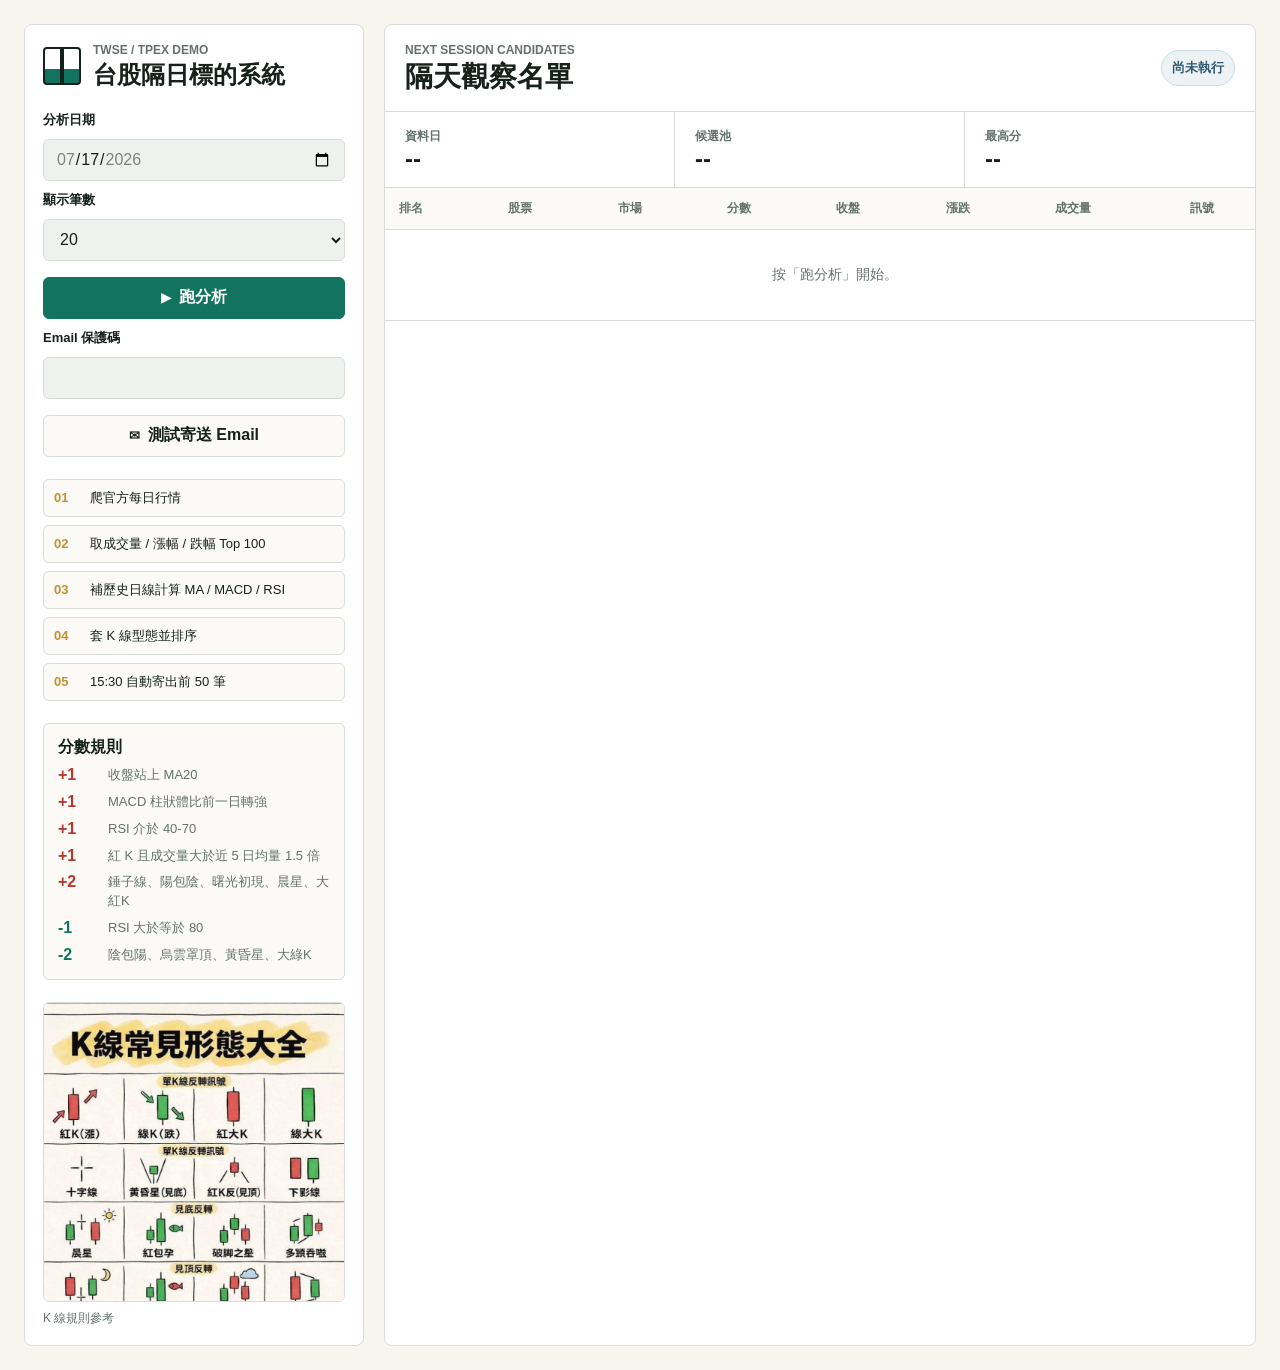
==== static/index.html @ 07684550 "feat: add scheduled daily email pipeline" ====
<!doctype html>
<html lang="zh-Hant">
  <head>
    <meta charset="utf-8">
    <meta name="viewport" content="width=device-width, initial-scale=1">
    <title>台股 K 線隔日標的 Demo</title>
    <link rel="stylesheet" href="styles.css">
  </head>
  <body>
    <main class="shell">
      <section class="workspace">
        <aside class="control-panel" aria-label="篩選流程控制">
          <div class="brand">
            <span class="brand-mark" aria-hidden="true"></span>
            <div>
              <p class="eyebrow">TWSE / TPEx demo</p>
              <h1>台股隔日標的系統</h1>
            </div>
          </div>

          <form id="run-form" class="run-form">
            <label for="date">分析日期</label>
            <input id="date" name="date" type="date">

            <label for="top">顯示筆數</label>
            <select id="top" name="top">
              <option value="10">10</option>
              <option value="20" selected>20</option>
              <option value="30">30</option>
              <option value="50">50</option>
            </select>

            <button type="submit" id="run-button">
              <span class="button-icon" aria-hidden="true">▶</span>
              跑分析
            </button>

            <label for="email-token">Email 保護碼</label>
            <input id="email-token" name="email-token" type="password" autocomplete="off">

            <button type="button" id="email-button" class="secondary-button">
              <span class="button-icon" aria-hidden="true">✉</span>
              測試寄送 Email
            </button>
          </form>

          <ol class="pipeline" aria-label="分析流程">
            <li><span>01</span>爬官方每日行情</li>
            <li><span>02</span>取成交量 / 漲幅 / 跌幅 Top 100</li>
            <li><span>03</span>補歷史日線計算 MA / MACD / RSI</li>
            <li><span>04</span>套 K 線型態並排序</li>
            <li><span>05</span>15:30 自動寄出前 50 筆</li>
          </ol>

          <section class="score-rules" aria-labelledby="score-rules-title">
            <h2 id="score-rules-title">分數規則</h2>
            <dl>
              <div>
                <dt>+1</dt>
                <dd>收盤站上 MA20</dd>
              </div>
              <div>
                <dt>+1</dt>
                <dd>MACD 柱狀體比前一日轉強</dd>
              </div>
              <div>
                <dt>+1</dt>
                <dd>RSI 介於 40-70</dd>
              </div>
              <div>
                <dt>+1</dt>
                <dd>紅 K 且成交量大於近 5 日均量 1.5 倍</dd>
              </div>
              <div>
                <dt>+2</dt>
                <dd>錘子線、陽包陰、曙光初現、晨星、大紅K</dd>
              </div>
              <div class="deduct">
                <dt>-1</dt>
                <dd>RSI 大於等於 80</dd>
              </div>
              <div class="deduct">
                <dt>-2</dt>
                <dd>陰包陽、烏雲罩頂、黃昏星、大綠K</dd>
              </div>
            </dl>
          </section>

          <figure class="rule-card">
            <img src="../IMG_20260615_003247_351.jpg" alt="K 線常見型態大全">
            <figcaption>K 線規則參考</figcaption>
          </figure>
        </aside>

        <section class="results" aria-live="polite">
          <header class="results-header">
            <div>
              <p class="eyebrow">Next session candidates</p>
              <h2>隔天觀察名單</h2>
            </div>
            <div class="status-pill" id="status">尚未執行</div>
          </header>

          <div class="summary-strip">
            <div>
              <span class="metric-label">資料日</span>
              <strong id="metric-date">--</strong>
            </div>
            <div>
              <span class="metric-label">候選池</span>
              <strong id="metric-count">--</strong>
            </div>
            <div>
              <span class="metric-label">最高分</span>
              <strong id="metric-score">--</strong>
            </div>
          </div>

          <div class="table-wrap">
            <table>
              <thead>
                <tr>
                  <th>排名</th>
                  <th>股票</th>
                  <th>市場</th>
                  <th>分數</th>
                  <th>收盤</th>
                  <th>漲跌</th>
                  <th>成交量</th>
                  <th>訊號</th>
                </tr>
              </thead>
              <tbody id="result-body">
                <tr class="empty-row">
                  <td colspan="8">按「跑分析」開始。</td>
                </tr>
              </tbody>
            </table>
          </div>
        </section>
      </section>
    </main>
    <script src="app.js"></script>
  </body>
</html>
---- static/styles.css ----
:root {
  --ink: #17211b;
  --muted: #65726c;
  --line: #d8ded7;
  --paper: #f7f5ee;
  --panel: #ffffff;
  --field: #eef2ee;
  --red: #b43a2d;
  --green: #12735f;
  --gold: #c7902f;
  --blue: #315a73;
}

* {
  box-sizing: border-box;
}

body {
  margin: 0;
  color: var(--ink);
  background: var(--paper);
  font-family: -apple-system, BlinkMacSystemFont, "Segoe UI", "Noto Sans TC", sans-serif;
}

.shell {
  min-height: 100vh;
  padding: 24px;
}

.workspace {
  display: grid;
  grid-template-columns: 340px minmax(0, 1fr);
  gap: 20px;
  max-width: 1440px;
  margin: 0 auto;
}

.control-panel,
.results {
  background: var(--panel);
  border: 1px solid var(--line);
  border-radius: 8px;
}

.control-panel {
  padding: 18px;
}

.brand {
  display: flex;
  gap: 12px;
  align-items: center;
}

.brand-mark {
  width: 38px;
  height: 38px;
  border: 2px solid var(--ink);
  background:
    linear-gradient(90deg, transparent 45%, var(--ink) 45%, var(--ink) 55%, transparent 55%),
    linear-gradient(0deg, var(--green) 0 42%, transparent 42%);
  border-radius: 4px;
}

.eyebrow,
.metric-label {
  color: var(--muted);
  font-size: 12px;
  font-weight: 700;
  letter-spacing: 0;
  margin: 0 0 4px;
  text-transform: uppercase;
}

h1,
h2 {
  margin: 0;
  line-height: 1.15;
}

h1 {
  font-size: 24px;
}

h2 {
  font-size: 28px;
}

.run-form {
  display: grid;
  gap: 10px;
  margin-top: 22px;
}

label {
  font-size: 13px;
  font-weight: 700;
}

input,
select,
button {
  width: 100%;
  min-height: 42px;
  border: 1px solid var(--line);
  border-radius: 6px;
  font: inherit;
}

input,
select {
  background: var(--field);
  color: var(--ink);
  padding: 0 12px;
}

button {
  display: inline-flex;
  align-items: center;
  justify-content: center;
  gap: 8px;
  margin-top: 6px;
  color: #fff;
  background: var(--green);
  border-color: var(--green);
  font-weight: 800;
  cursor: pointer;
}

.secondary-button {
  color: var(--ink);
  background: #fbfaf6;
  border-color: var(--line);
}

button:disabled {
  cursor: wait;
  opacity: 0.65;
}

button:focus-visible,
input:focus-visible,
select:focus-visible {
  outline: 3px solid rgba(199, 144, 47, 0.35);
  outline-offset: 2px;
}

.button-icon {
  font-size: 13px;
}

.pipeline {
  display: grid;
  gap: 8px;
  padding: 0;
  margin: 22px 0;
  list-style: none;
}

.pipeline li {
  display: grid;
  grid-template-columns: 36px 1fr;
  align-items: center;
  min-height: 38px;
  padding: 8px 10px;
  background: #fbfaf6;
  border: 1px solid var(--line);
  border-radius: 6px;
  font-size: 13px;
}

.pipeline span {
  color: var(--gold);
  font-weight: 900;
}

.score-rules {
  margin: 22px 0;
  padding: 14px;
  background: #fbfaf6;
  border: 1px solid var(--line);
  border-radius: 6px;
}

.score-rules h2 {
  margin-bottom: 10px;
  font-size: 16px;
}

.score-rules dl {
  display: grid;
  gap: 8px;
  margin: 0;
}

.score-rules div {
  display: grid;
  grid-template-columns: 42px 1fr;
  gap: 8px;
  align-items: start;
}

.score-rules dt {
  color: var(--red);
  font-weight: 900;
}

.score-rules dd {
  margin: 0;
  color: var(--muted);
  font-size: 13px;
  line-height: 1.45;
}

.score-rules .deduct dt {
  color: var(--green);
}

.rule-card {
  margin: 0;
}

.rule-card img {
  display: block;
  width: 100%;
  max-height: 300px;
  object-fit: cover;
  object-position: top;
  border: 1px solid var(--line);
  border-radius: 6px;
}

.rule-card figcaption {
  margin-top: 8px;
  color: var(--muted);
  font-size: 12px;
}

.results {
  min-width: 0;
  overflow: hidden;
}

.results-header {
  display: flex;
  align-items: center;
  justify-content: space-between;
  gap: 16px;
  padding: 18px 20px;
  border-bottom: 1px solid var(--line);
}

.status-pill {
  flex: 0 0 auto;
  padding: 8px 10px;
  color: var(--blue);
  background: #edf3f5;
  border: 1px solid #cbdbe2;
  border-radius: 999px;
  font-size: 13px;
  font-weight: 800;
}

.summary-strip {
  display: grid;
  grid-template-columns: repeat(3, minmax(0, 1fr));
  border-bottom: 1px solid var(--line);
}

.summary-strip > div {
  padding: 14px 20px;
  border-right: 1px solid var(--line);
}

.summary-strip > div:last-child {
  border-right: 0;
}

.summary-strip strong {
  display: block;
  font-size: 24px;
}

.table-wrap {
  overflow: auto;
}

table {
  width: 100%;
  border-collapse: collapse;
  min-width: 900px;
}

th,
td {
  padding: 12px 14px;
  border-bottom: 1px solid var(--line);
  text-align: left;
  vertical-align: top;
  font-size: 14px;
}

th {
  color: var(--muted);
  background: #fbfaf6;
  font-size: 12px;
  font-weight: 900;
}

.rank {
  color: var(--gold);
  font-weight: 900;
}

.stock-name {
  display: block;
  font-weight: 900;
}

.stock-code {
  color: var(--muted);
  font-size: 12px;
}

.score {
  display: inline-flex;
  min-width: 34px;
  height: 28px;
  align-items: center;
  justify-content: center;
  color: #fff;
  background: var(--green);
  border-radius: 6px;
  font-weight: 900;
}

.negative {
  color: var(--green);
}

.positive {
  color: var(--red);
}

.signals {
  max-width: 420px;
  color: var(--muted);
  line-height: 1.55;
}

.empty-row td {
  padding: 36px 20px;
  color: var(--muted);
  text-align: center;
}

@media (max-width: 980px) {
  .shell {
    padding: 12px;
  }

  .workspace {
    grid-template-columns: 1fr;
  }

  .summary-strip {
    grid-template-columns: 1fr;
  }

  .summary-strip > div {
    border-right: 0;
    border-bottom: 1px solid var(--line);
  }
}
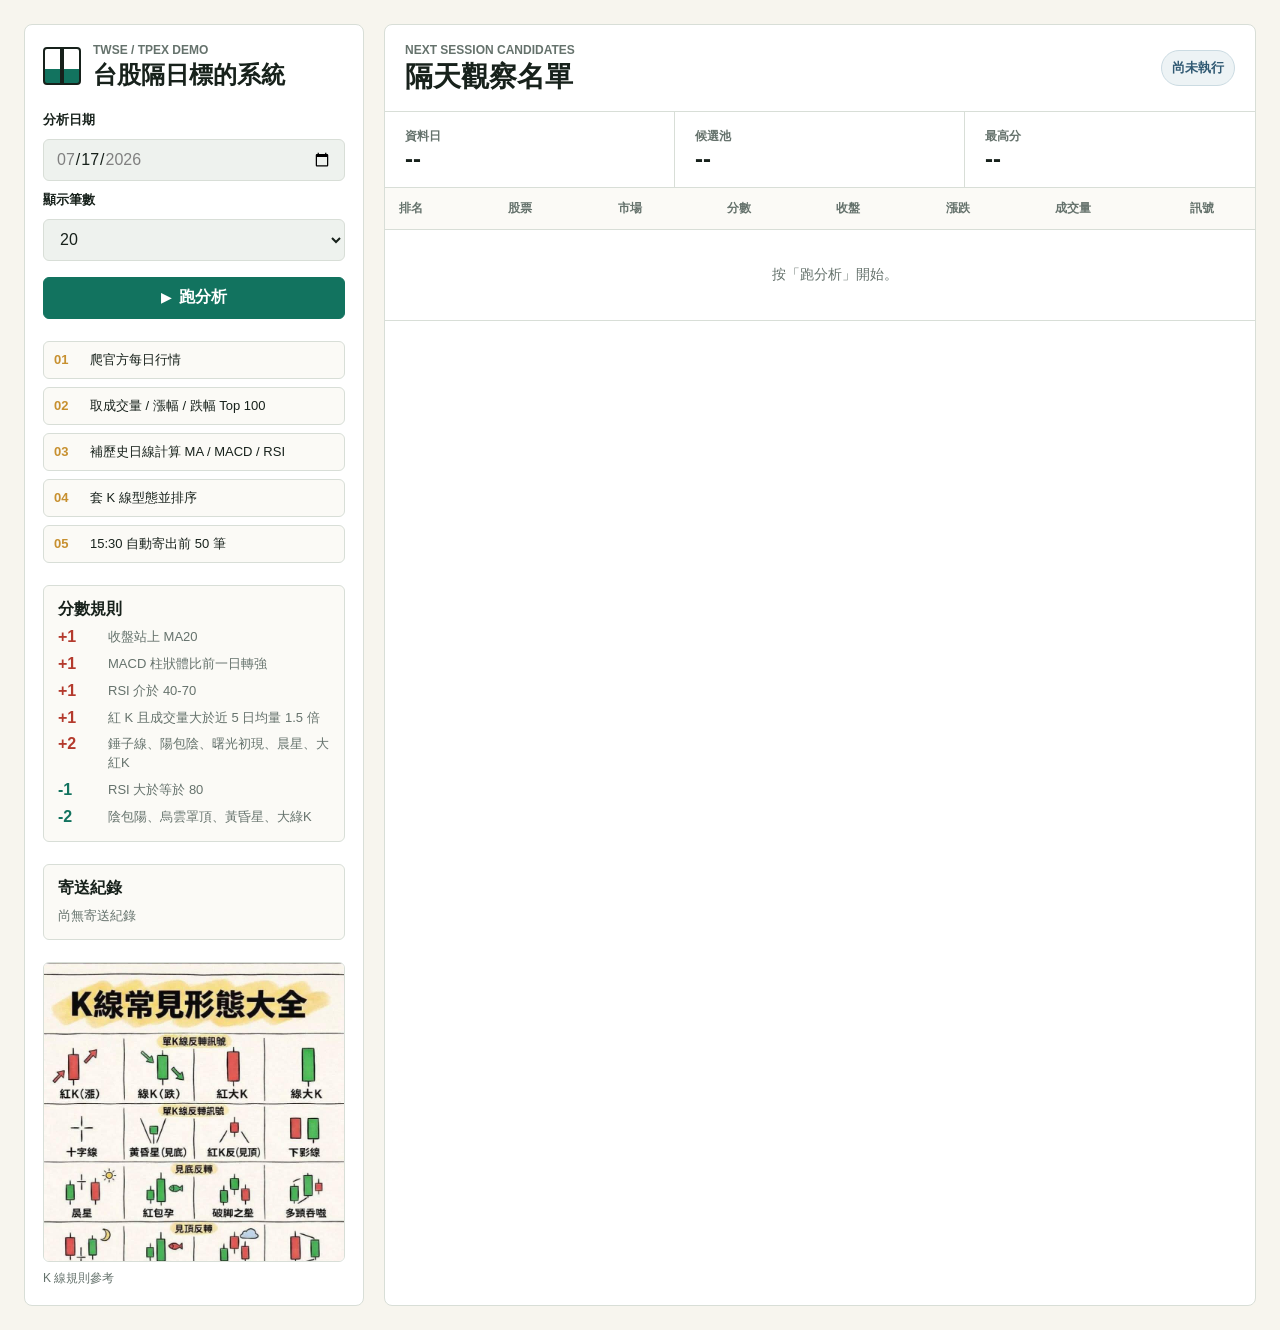
==== commit 6f7d10e1: "feat: separate daily email from query UI" ====
--- a/static/index.html
+++ b/static/index.html
@@ -33,14 +33,6 @@
             <button type="submit" id="run-button">
               <span class="button-icon" aria-hidden="true">▶</span>
               跑分析
-            </button>
-
-            <label for="email-token">Email 保護碼</label>
-            <input id="email-token" name="email-token" type="password" autocomplete="off">
-
-            <button type="button" id="email-button" class="secondary-button">
-              <span class="button-icon" aria-hidden="true">✉</span>
-              測試寄送 Email
             </button>
           </form>
 
@@ -84,6 +76,11 @@
                 <dd>陰包陽、烏雲罩頂、黃昏星、大綠K</dd>
               </div>
             </dl>
+          </section>
+
+          <section class="send-log" aria-labelledby="send-log-title">
+            <h2 id="send-log-title">寄送紀錄</h2>
+            <div id="send-log-body" class="send-log-body">讀取中</div>
           </section>
 
           <figure class="rule-card">
--- a/static/styles.css
+++ b/static/styles.css
@@ -174,7 +174,8 @@
   font-weight: 900;
 }
 
-.score-rules {
+.score-rules,
+.send-log {
   margin: 22px 0;
   padding: 14px;
   background: #fbfaf6;
@@ -182,7 +183,8 @@
   border-radius: 6px;
 }
 
-.score-rules h2 {
+.score-rules h2,
+.send-log h2 {
   margin-bottom: 10px;
   font-size: 16px;
 }
@@ -214,6 +216,30 @@
 
 .score-rules .deduct dt {
   color: var(--green);
+}
+
+.send-log-body {
+  color: var(--muted);
+  font-size: 13px;
+}
+
+.send-log-item {
+  display: grid;
+  gap: 3px;
+  padding: 8px 0;
+  border-top: 1px solid var(--line);
+}
+
+.send-log-item:first-child {
+  border-top: 0;
+}
+
+.send-log-item strong {
+  color: var(--ink);
+}
+
+.send-log-item time {
+  font-size: 12px;
 }
 
 .rule-card {
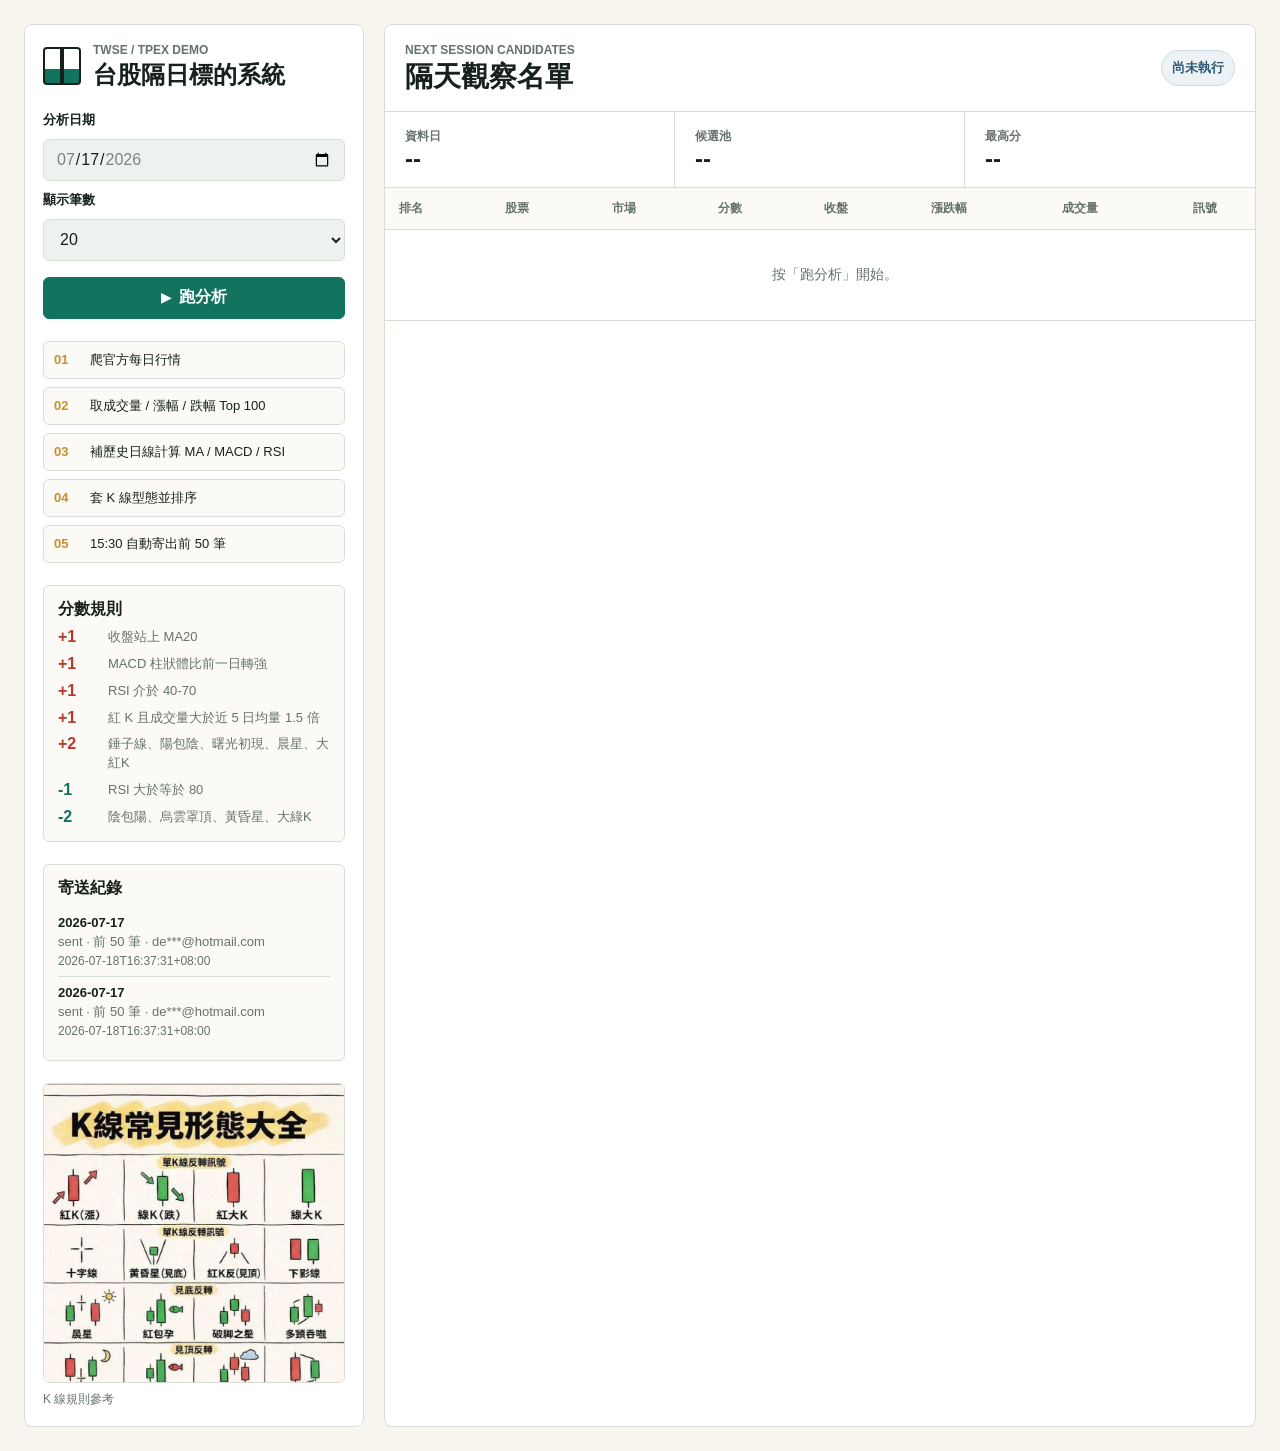
==== commit 3a714c66: "fix: split rankings and correct change percent" ====
--- a/static/index.html
+++ b/static/index.html
@@ -122,7 +122,7 @@
                   <th>市場</th>
                   <th>分數</th>
                   <th>收盤</th>
-                  <th>漲跌</th>
+                  <th>漲跌幅</th>
                   <th>成交量</th>
                   <th>訊號</th>
                 </tr>
--- a/static/styles.css
+++ b/static/styles.css
@@ -380,6 +380,12 @@
   text-align: center;
 }
 
+.group-title td {
+  color: var(--ink);
+  background: #eef2ee;
+  font-weight: 900;
+}
+
 @media (max-width: 980px) {
   .shell {
     padding: 12px;
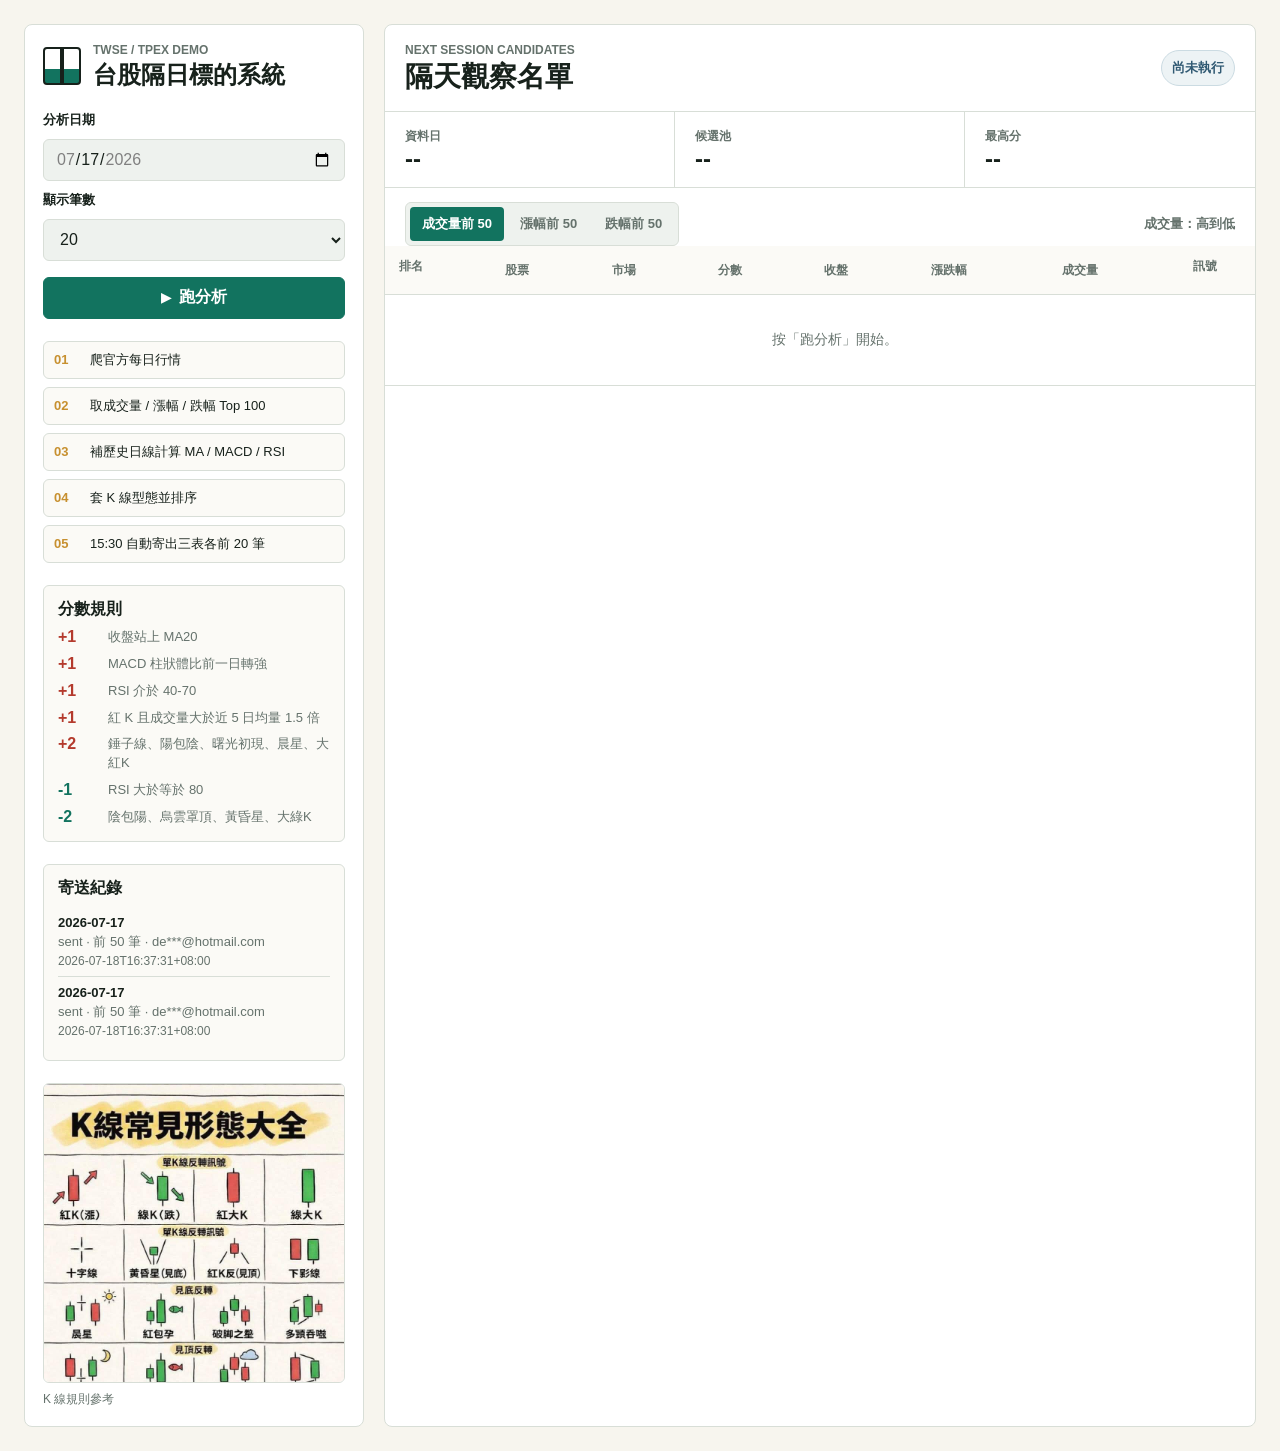
==== commit 69d63fee: "feat: add ranking tabs and sorting" ====
--- a/static/index.html
+++ b/static/index.html
@@ -41,7 +41,7 @@
             <li><span>02</span>取成交量 / 漲幅 / 跌幅 Top 100</li>
             <li><span>03</span>補歷史日線計算 MA / MACD / RSI</li>
             <li><span>04</span>套 K 線型態並排序</li>
-            <li><span>05</span>15:30 自動寄出前 50 筆</li>
+            <li><span>05</span>15:30 自動寄出三表各前 20 筆</li>
           </ol>
 
           <section class="score-rules" aria-labelledby="score-rules-title">
@@ -113,17 +113,26 @@
             </div>
           </div>
 
+          <div class="table-toolbar" aria-label="排行榜切換">
+            <div class="tabs" role="tablist" aria-label="排行榜類型">
+              <button type="button" class="tab-button is-active" data-group="volume" role="tab" aria-selected="true">成交量前 50</button>
+              <button type="button" class="tab-button" data-group="gainers" role="tab" aria-selected="false">漲幅前 50</button>
+              <button type="button" class="tab-button" data-group="losers" role="tab" aria-selected="false">跌幅前 50</button>
+            </div>
+            <div class="sort-state" id="sort-state">成交量：高到低</div>
+          </div>
+
           <div class="table-wrap">
             <table>
               <thead>
                 <tr>
                   <th>排名</th>
-                  <th>股票</th>
-                  <th>市場</th>
-                  <th>分數</th>
-                  <th>收盤</th>
-                  <th>漲跌幅</th>
-                  <th>成交量</th>
+                  <th><button type="button" class="sort-button" data-sort="symbol">股票</button></th>
+                  <th><button type="button" class="sort-button" data-sort="market">市場</button></th>
+                  <th><button type="button" class="sort-button" data-sort="score">分數</button></th>
+                  <th><button type="button" class="sort-button" data-sort="close">收盤</button></th>
+                  <th><button type="button" class="sort-button" data-sort="change_pct">漲跌幅</button></th>
+                  <th><button type="button" class="sort-button" data-sort="volume">成交量</button></th>
                   <th>訊號</th>
                 </tr>
               </thead>
--- a/static/styles.css
+++ b/static/styles.css
@@ -311,6 +311,54 @@
   overflow: auto;
 }
 
+.table-toolbar {
+  display: flex;
+  align-items: center;
+  justify-content: space-between;
+  gap: 12px;
+  padding: 14px 20px 0;
+}
+
+.tabs {
+  display: inline-flex;
+  align-items: center;
+  gap: 4px;
+  padding: 4px;
+  background: var(--field);
+  border: 1px solid var(--line);
+  border-radius: 6px;
+}
+
+.tab-button {
+  width: auto;
+  min-height: 34px;
+  margin: 0;
+  padding: 0 12px;
+  color: var(--muted);
+  background: transparent;
+  border: 0;
+  border-radius: 4px;
+  font-size: 13px;
+  font-weight: 900;
+}
+
+.tab-button.is-active {
+  color: #fff;
+  background: var(--green);
+}
+
+.tab-button:disabled {
+  cursor: default;
+  opacity: 0.55;
+}
+
+.sort-state {
+  color: var(--muted);
+  font-size: 13px;
+  font-weight: 800;
+  white-space: nowrap;
+}
+
 table {
   width: 100%;
   border-collapse: collapse;
@@ -333,6 +381,25 @@
   font-weight: 900;
 }
 
+.sort-button {
+  width: auto;
+  min-width: 0;
+  min-height: 24px;
+  justify-content: flex-start;
+  margin: 0;
+  padding: 0;
+  color: inherit;
+  background: transparent;
+  border: 0;
+  border-radius: 0;
+  font-size: inherit;
+  font-weight: inherit;
+}
+
+.sort-button.is-active {
+  color: var(--ink);
+}
+
 .rank {
   color: var(--gold);
   font-weight: 900;
@@ -380,12 +447,6 @@
   text-align: center;
 }
 
-.group-title td {
-  color: var(--ink);
-  background: #eef2ee;
-  font-weight: 900;
-}
-
 @media (max-width: 980px) {
   .shell {
     padding: 12px;
@@ -403,4 +464,22 @@
     border-right: 0;
     border-bottom: 1px solid var(--line);
   }
-}
+
+  .table-toolbar {
+    align-items: stretch;
+    flex-direction: column;
+  }
+
+  .tabs {
+    width: 100%;
+  }
+
+  .tab-button {
+    flex: 1;
+    padding: 0 8px;
+  }
+
+  .sort-state {
+    white-space: normal;
+  }
+}
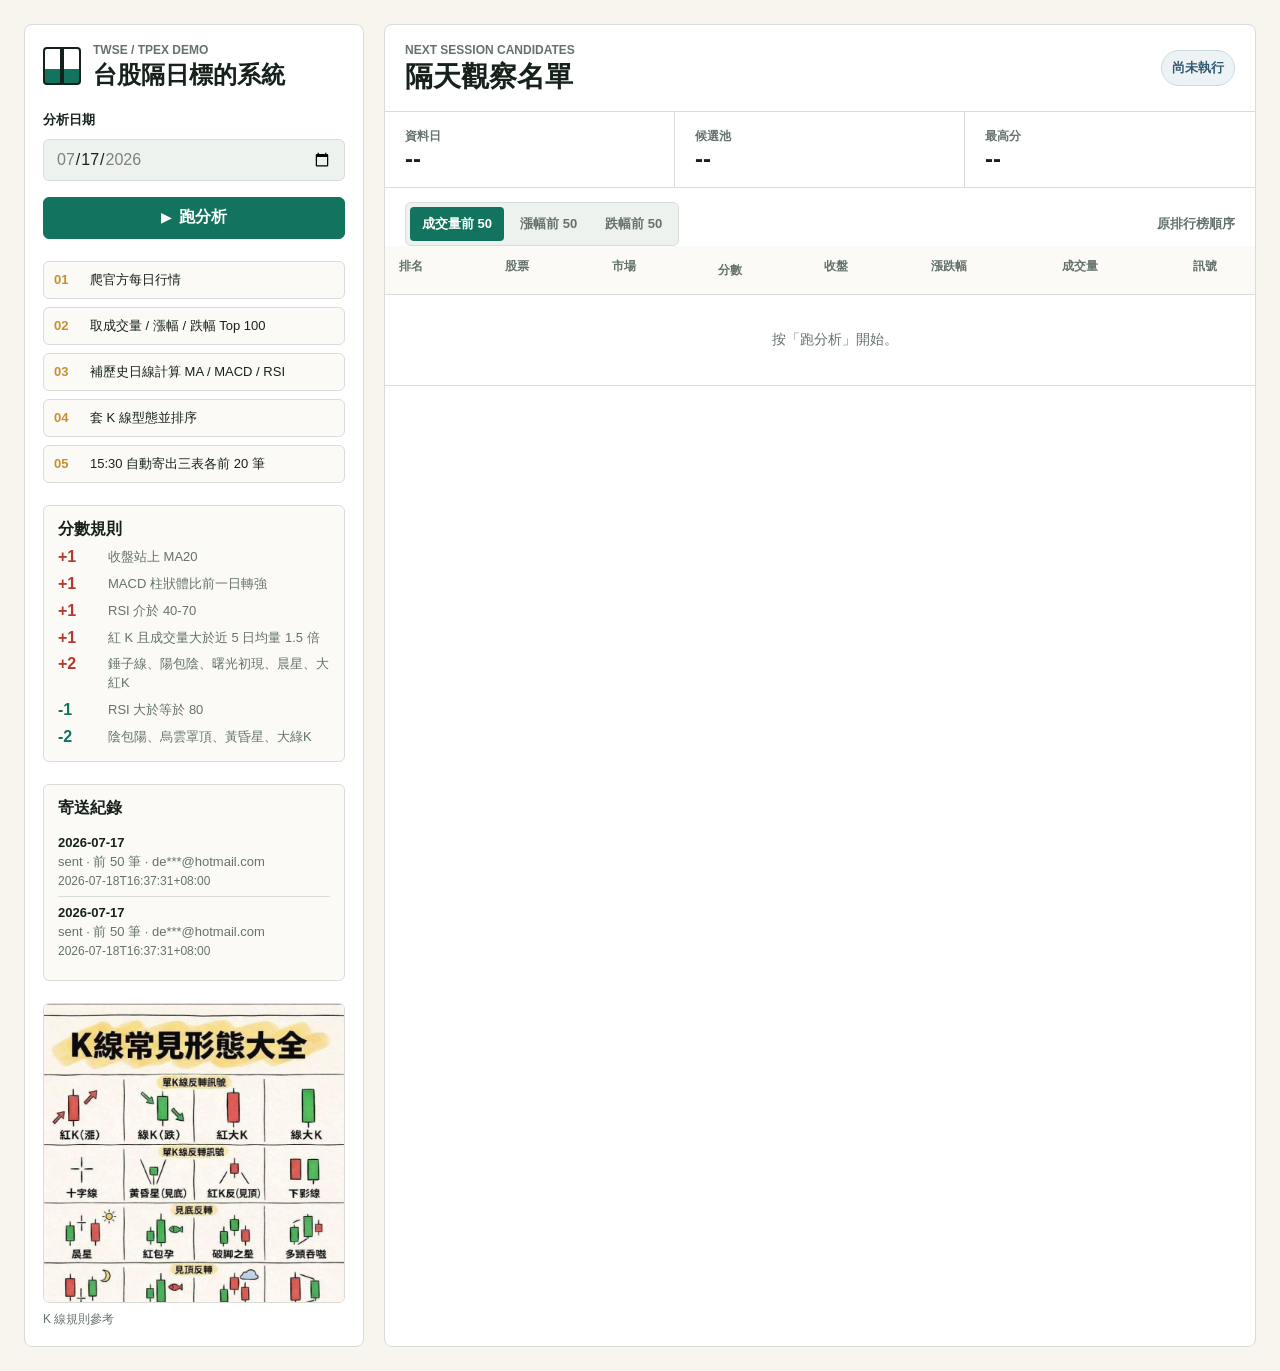
==== commit af8e7ccb: "fix: keep only score sorting" ====
--- a/static/index.html
+++ b/static/index.html
@@ -21,14 +21,6 @@
           <form id="run-form" class="run-form">
             <label for="date">分析日期</label>
             <input id="date" name="date" type="date">
-
-            <label for="top">顯示筆數</label>
-            <select id="top" name="top">
-              <option value="10">10</option>
-              <option value="20" selected>20</option>
-              <option value="30">30</option>
-              <option value="50">50</option>
-            </select>
 
             <button type="submit" id="run-button">
               <span class="button-icon" aria-hidden="true">▶</span>
@@ -119,7 +111,7 @@
               <button type="button" class="tab-button" data-group="gainers" role="tab" aria-selected="false">漲幅前 50</button>
               <button type="button" class="tab-button" data-group="losers" role="tab" aria-selected="false">跌幅前 50</button>
             </div>
-            <div class="sort-state" id="sort-state">成交量：高到低</div>
+            <div class="sort-state" id="sort-state">原排行榜順序</div>
           </div>
 
           <div class="table-wrap">
@@ -127,12 +119,12 @@
               <thead>
                 <tr>
                   <th>排名</th>
-                  <th><button type="button" class="sort-button" data-sort="symbol">股票</button></th>
-                  <th><button type="button" class="sort-button" data-sort="market">市場</button></th>
+                  <th>股票</th>
+                  <th>市場</th>
                   <th><button type="button" class="sort-button" data-sort="score">分數</button></th>
-                  <th><button type="button" class="sort-button" data-sort="close">收盤</button></th>
-                  <th><button type="button" class="sort-button" data-sort="change_pct">漲跌幅</button></th>
-                  <th><button type="button" class="sort-button" data-sort="volume">成交量</button></th>
+                  <th>收盤</th>
+                  <th>漲跌幅</th>
+                  <th>成交量</th>
                   <th>訊號</th>
                 </tr>
               </thead>
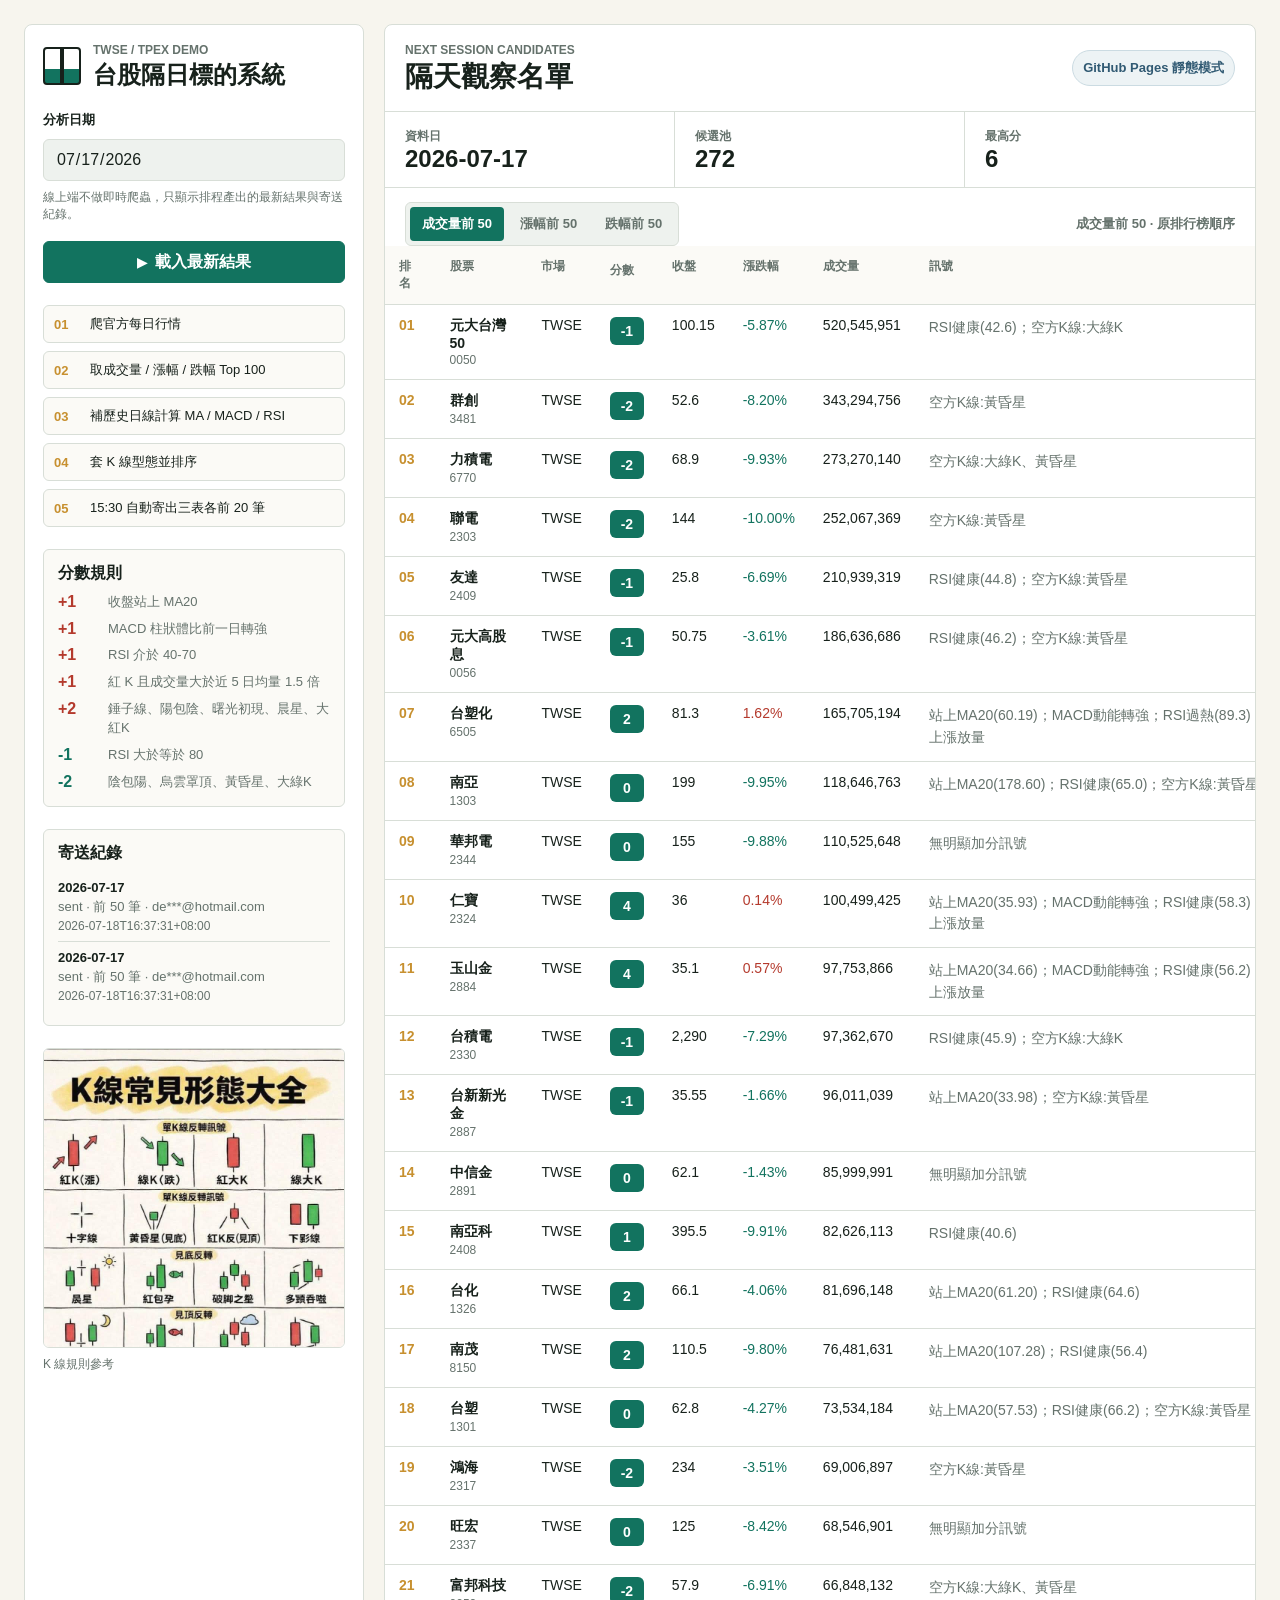
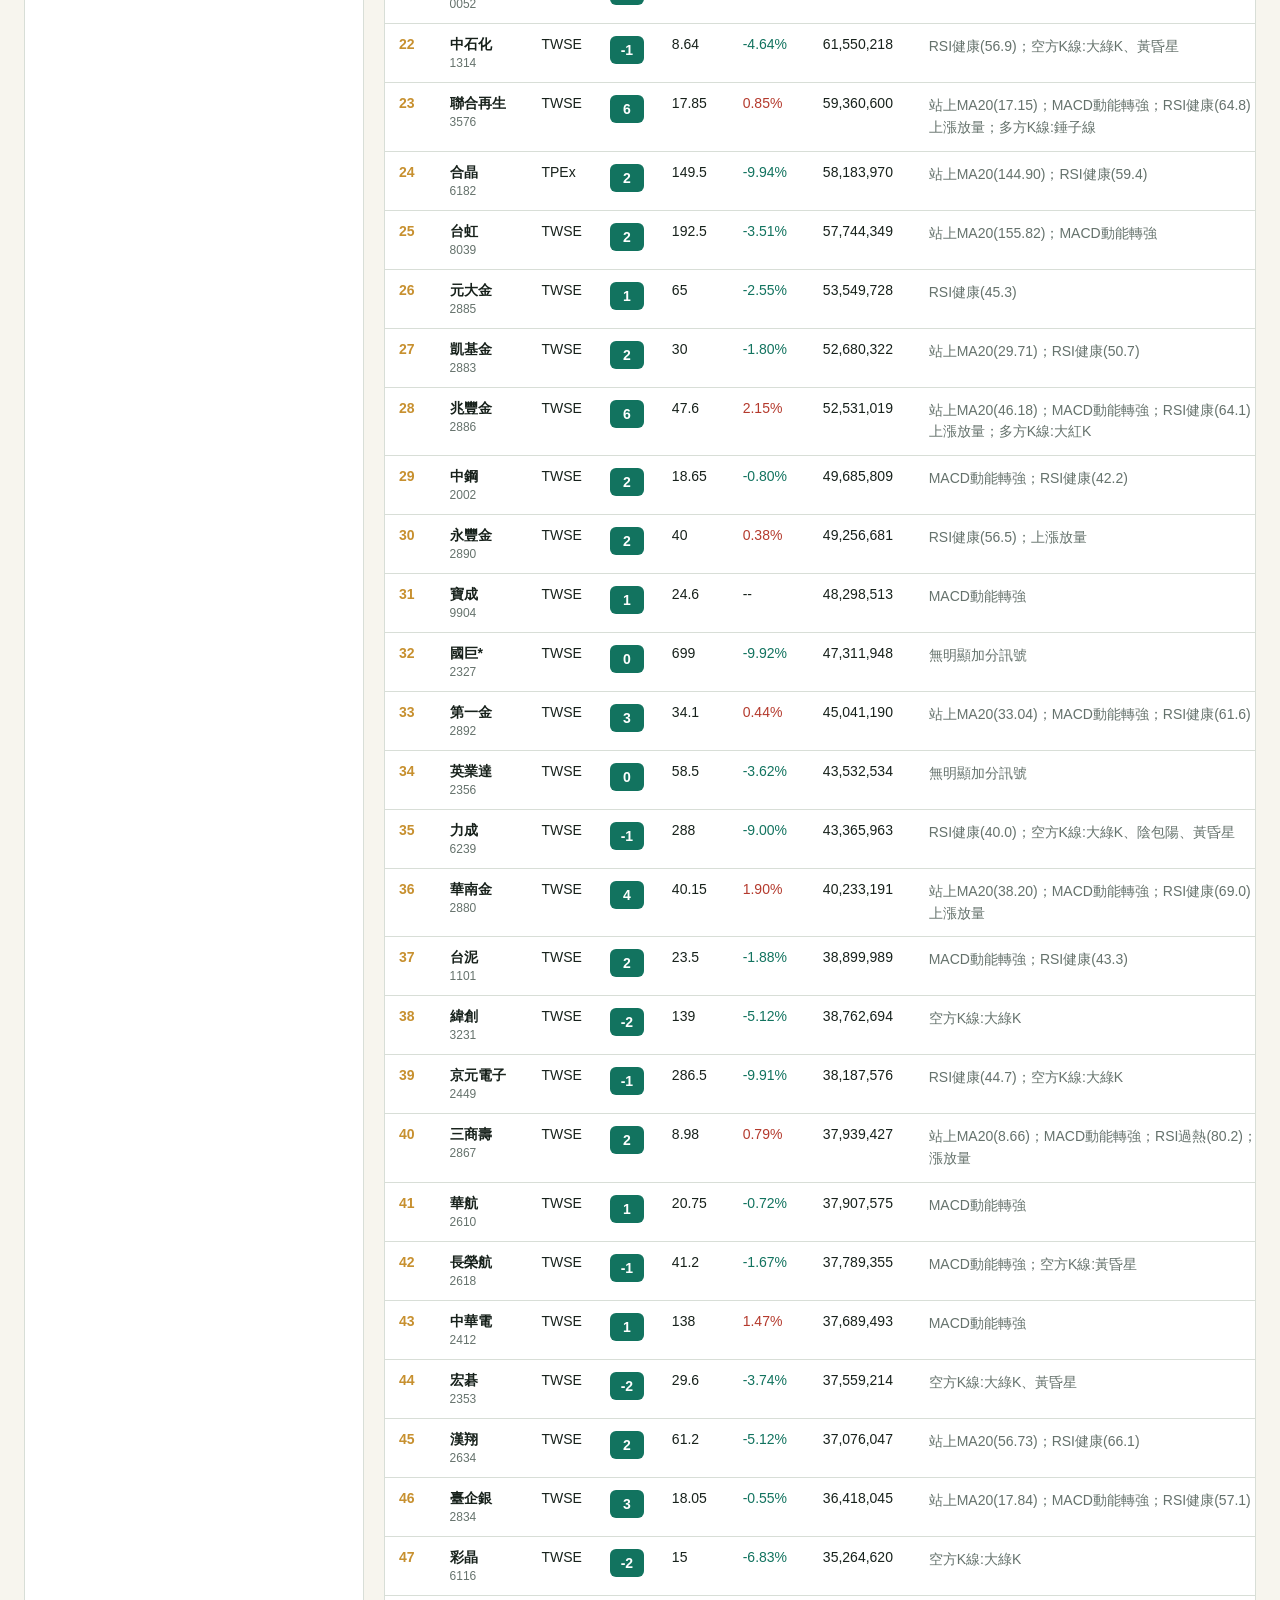
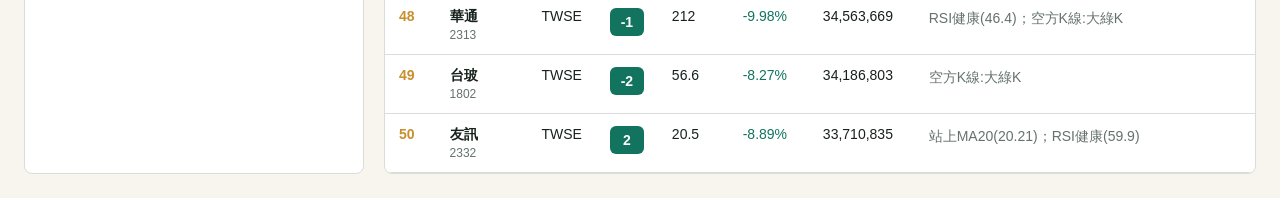
==== commit f1740a2a: "feat: separate local crawler and pages modes" ====
--- a/static/index.html
+++ b/static/index.html
@@ -21,10 +21,11 @@
           <form id="run-form" class="run-form">
             <label for="date">分析日期</label>
             <input id="date" name="date" type="date">
+            <p class="mode-hint" id="mode-hint">偵測執行環境中...</p>
 
             <button type="submit" id="run-button">
               <span class="button-icon" aria-hidden="true">▶</span>
-              跑分析
+              <span id="run-button-label">跑本機爬蟲</span>
             </button>
           </form>
 
--- a/static/styles.css
+++ b/static/styles.css
@@ -97,6 +97,13 @@
   font-weight: 700;
 }
 
+.mode-hint {
+  margin: -2px 0 2px;
+  color: var(--muted);
+  font-size: 12px;
+  line-height: 1.45;
+}
+
 input,
 select,
 button {
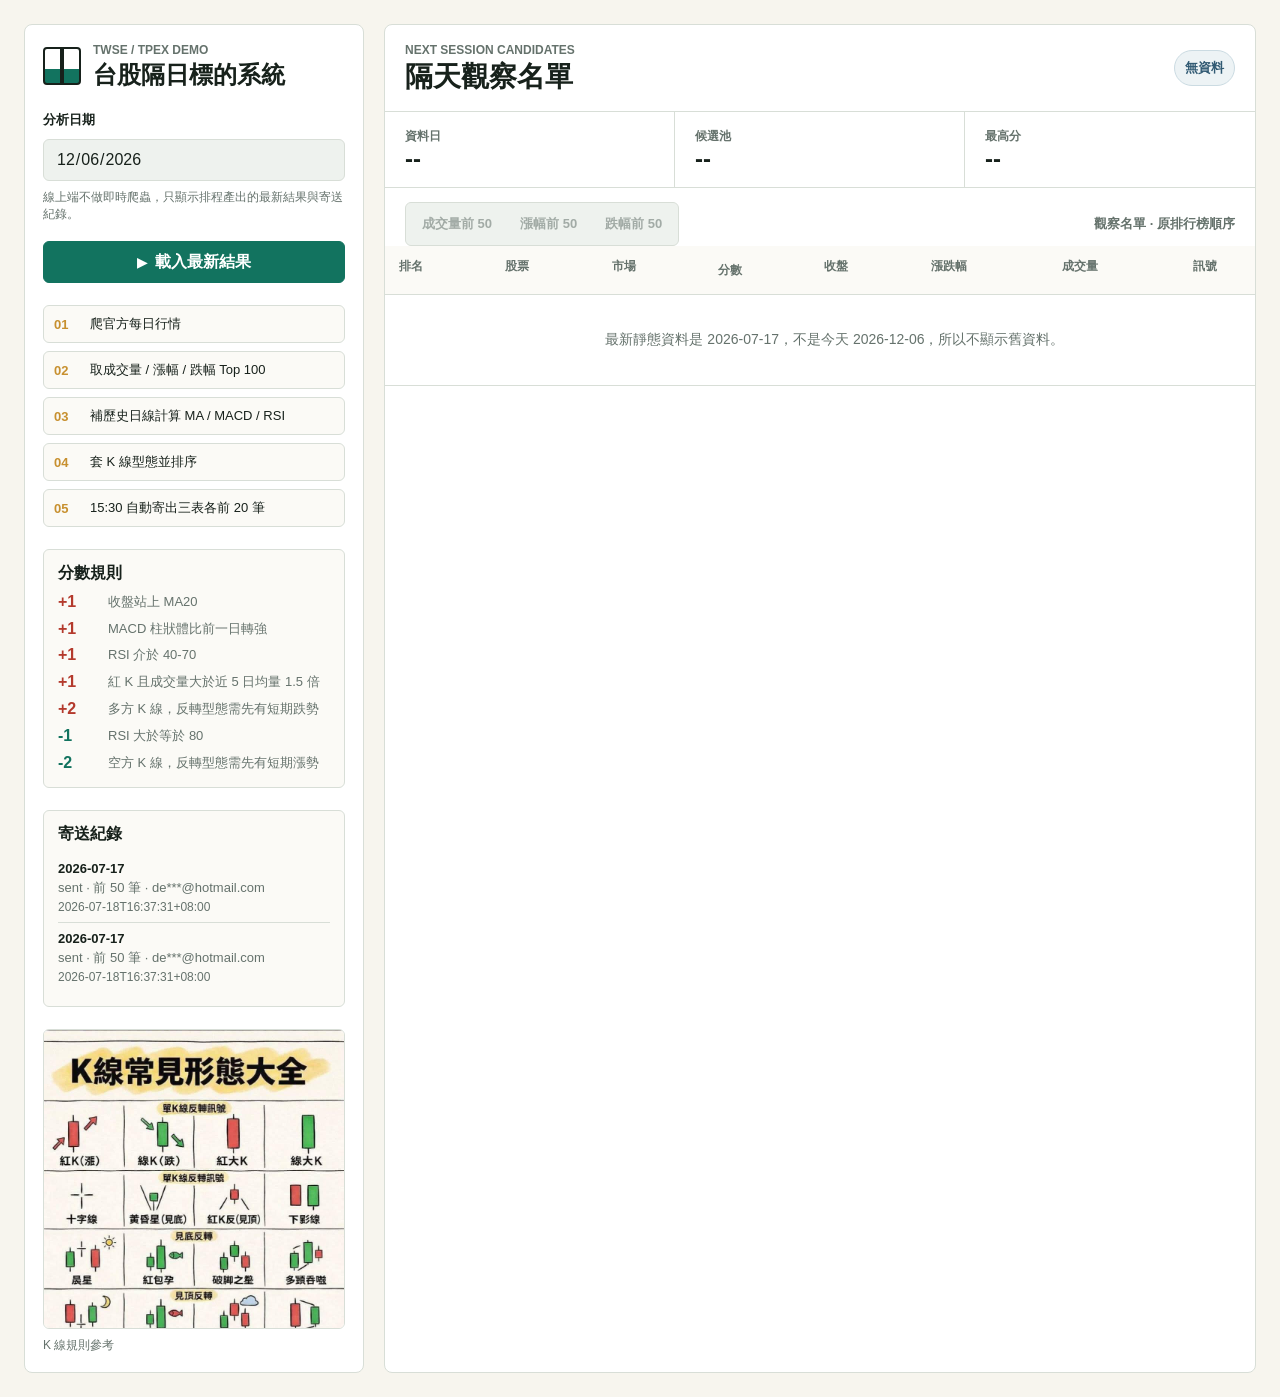
==== commit 65981801: "fix: tighten candlestick pattern rules" ====
--- a/static/index.html
+++ b/static/index.html
@@ -58,7 +58,7 @@
               </div>
               <div>
                 <dt>+2</dt>
-                <dd>錘子線、陽包陰、曙光初現、晨星、大紅K</dd>
+                <dd>多方 K 線，反轉型態需先有短期跌勢</dd>
               </div>
               <div class="deduct">
                 <dt>-1</dt>
@@ -66,7 +66,7 @@
               </div>
               <div class="deduct">
                 <dt>-2</dt>
-                <dd>陰包陽、烏雲罩頂、黃昏星、大綠K</dd>
+                <dd>空方 K 線，反轉型態需先有短期漲勢</dd>
               </div>
             </dl>
           </section>
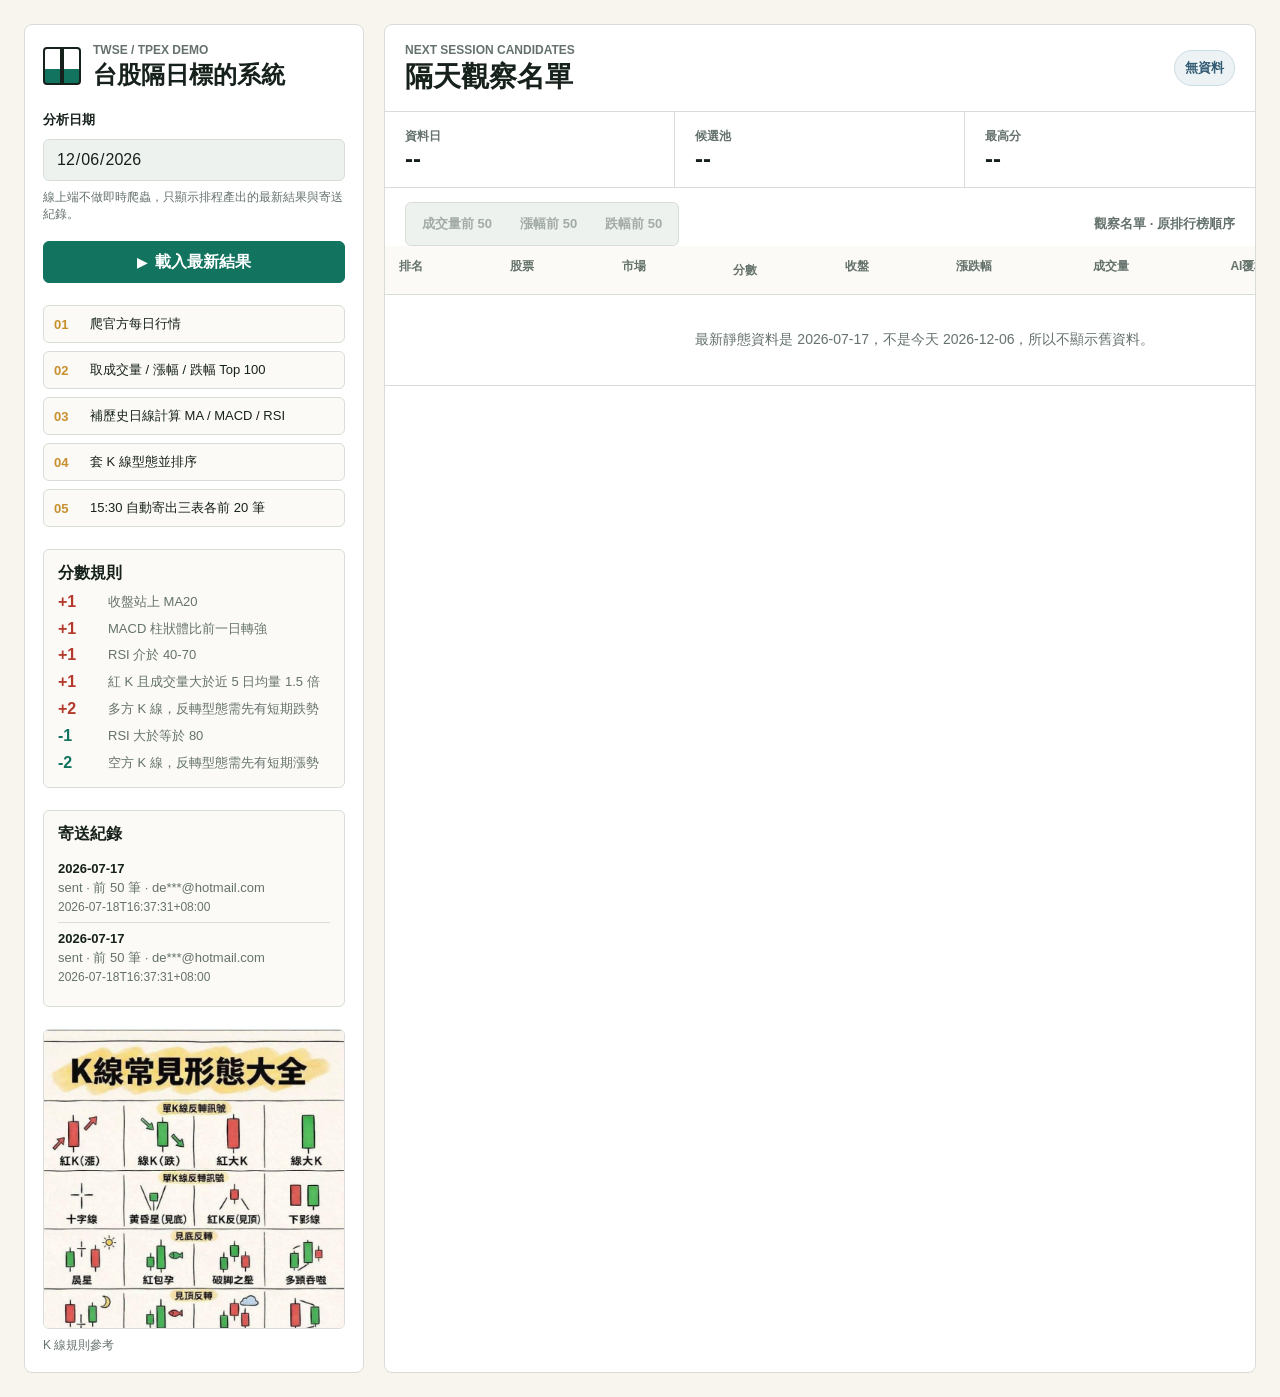
==== commit a9922640: "feat: add OpenAI stock review" ====
--- a/static/index.html
+++ b/static/index.html
@@ -126,12 +126,13 @@
                   <th>收盤</th>
                   <th>漲跌幅</th>
                   <th>成交量</th>
+                  <th>AI覆核</th>
                   <th>訊號</th>
                 </tr>
               </thead>
               <tbody id="result-body">
                 <tr class="empty-row">
-                  <td colspan="8">按「跑分析」開始。</td>
+                  <td colspan="9">按「跑分析」開始。</td>
                 </tr>
               </tbody>
             </table>
--- a/static/styles.css
+++ b/static/styles.css
@@ -369,7 +369,7 @@
 table {
   width: 100%;
   border-collapse: collapse;
-  min-width: 900px;
+  min-width: 1080px;
 }
 
 th,
@@ -448,6 +448,18 @@
   line-height: 1.55;
 }
 
+.ai-review {
+  min-width: 150px;
+  color: var(--muted);
+  line-height: 1.45;
+}
+
+.ai-decision {
+  display: block;
+  color: var(--ink);
+  font-weight: 900;
+}
+
 .empty-row td {
   padding: 36px 20px;
   color: var(--muted);
